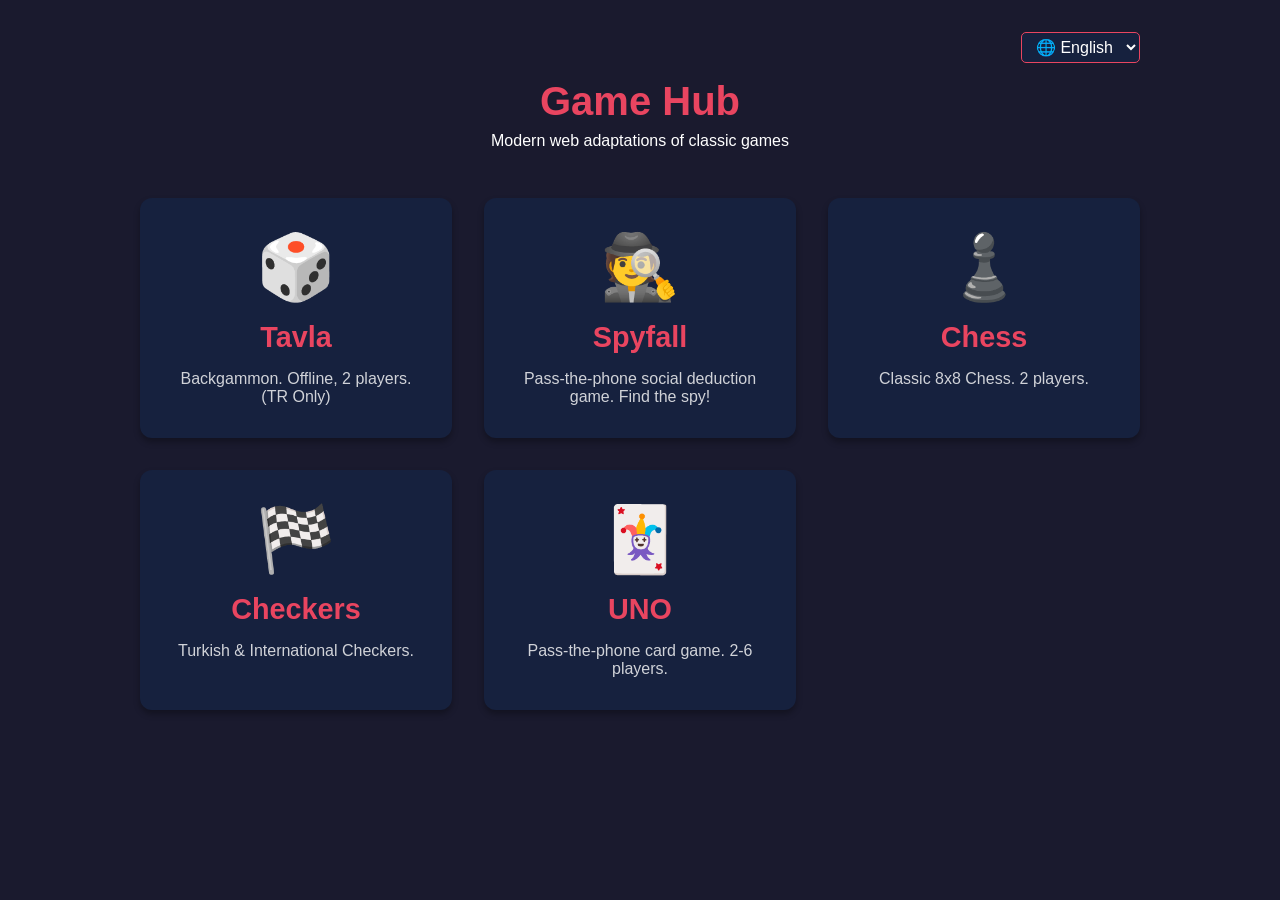
==== index.html @ 2f33ce45 "Add multiple games (Chess, Dama, Spyfall, Uno) Adds four new mini-game apps and related assets to th" ====
<!DOCTYPE html>
<html lang="en">
<head>
    <meta charset="UTF-8">
    <meta name="viewport" content="width=device-width, initial-scale=1.0, maximum-scale=1.0, user-scalable=no">
    <title>Game Hub | Çağan Çalıdağ</title>
    <link rel="manifest" href="/manifest.json">
    <link rel="apple-touch-icon" href="/apple-touch-icon.png">
    <link rel="icon" type="image/png" href="/favicon.png">
    <meta name="apple-mobile-web-app-capable" content="yes">
    <meta name="mobile-web-app-capable" content="yes">
    <meta name="apple-mobile-web-app-status-bar-style" content="black-translucent">
    <style>
        :root { --bg-color: #1a1a2e; --card-bg: #16213e; --text-color: #e94560; --text-light: #fff; }
        * { box-sizing: border-box; margin: 0; padding: 0; font-family: 'Segoe UI', Tahoma, sans-serif; }
        body { background-color: var(--bg-color); color: var(--text-light); min-height: 100dvh; display: flex; flex-direction: column; align-items: center; padding: 2rem; }
        .top-bar { width: 100%; max-width: 1000px; display: flex; justify-content: flex-end; margin-bottom: 1rem; }
        select { padding: 5px 10px; border-radius: 5px; background: var(--card-bg); color: #fff; border: 1px solid var(--text-color); font-size: 1rem; outline: none; }
        header { text-align: center; margin-bottom: 3rem; }
        header h1 { font-size: 2.5rem; color: var(--text-color); margin-bottom: 0.5rem; }
        .grid-container { display: grid; grid-template-columns: repeat(auto-fit, minmax(250px, 1fr)); gap: 2rem; width: 100%; max-width: 1000px; }
        .game-card { background-color: var(--card-bg); border-radius: 12px; padding: 2rem; text-align: center; text-decoration: none; color: inherit; transition: transform 0.3s; box-shadow: 0 4px 6px rgba(0,0,0,0.3); }
        .game-card:hover { transform: translateY(-5px); box-shadow: 0 8px 15px rgba(233, 69, 96, 0.4); }
        .game-card h2 { font-size: 1.8rem; margin-bottom: 1rem; color: var(--text-color); }
        .game-card p { font-size: 1rem; opacity: 0.8; }
        .game-icon { font-size: 4rem; margin-bottom: 1rem; }
    </style>
</head>
<body>
    <div class="top-bar">
        <select id="langPicker">
            <option value="en">🌐 English</option>
            <option value="tr">🌐 Türkçe</option>
        </select>
    </div>
    <header>
        <h1 id="hubTitle">Game Hub</h1>
        <p id="hubSubtitle">Modern web adaptations of classic games</p>
    </header>
    <div class="grid-container">
        <a href="tavla/index.html" class="game-card">
            <div class="game-icon">🎲</div><h2>Tavla</h2><p id="descTavla">Backgammon. Offline, 2 players. (TR Only)</p>
        </a>
        <a href="casus-kim/index.html" class="game-card">
            <div class="game-icon">🕵️</div><h2 id="titleSpy">Casus Kim?</h2><p id="descSpy">Pass-the-phone social deduction game.</p>
        </a>
        <a href="chess/index.html" class="game-card">
            <div class="game-icon">♟️</div><h2 id="titleChess">Chess</h2><p id="descChess">Classic 8x8 Chess. 2 players.</p>
        </a>
        <a href="dama/index.html" class="game-card">
            <div class="game-icon">🏁</div><h2 id="titleDama">Checkers</h2><p id="descDama">Turkish & International Checkers.</p>
        </a>
        <a href="uno/index.html" class="game-card">
            <div class="game-icon">🃏</div><h2 id="titleUno">UNO</h2><p id="descUno">Pass-the-phone card game. 2-6 players.</p>
        </a>
    </div>

    <script>
        const dict = {
            en: { hubTitle: "Game Hub", hubSubtitle: "Modern web adaptations of classic games", descTavla: "Backgammon. Offline, 2 players. (TR Only)", titleSpy: "Spyfall", descSpy: "Pass-the-phone social deduction game. Find the spy!", titleChess: "Chess", descChess: "Classic 8x8 Chess. 2 players.", titleDama: "Checkers", descDama: "Turkish & International Checkers.", titleUno: "UNO", descUno: "Pass-the-phone card game. 2-6 players." },
            tr: { hubTitle: "Oyun Merkezi", hubSubtitle: "Klasik oyunların modern web uyarlamaları", descTavla: "Erkek ve Kız Tavlası. Çevrimdışı, 2 kişilik.", titleSpy: "Casus Kim?", descSpy: "Cihazı elden ele gezdirerek oynanan sosyal çıkarım oyunu.", titleChess: "Satranç", descChess: "Klasik 8x8 Satranç. 2 kişilik.", titleDama: "Dama", descDama: "Türk Daması ve Uluslararası Dama.", titleUno: "UNO", descUno: "Cihazı devrederek oynanan kart oyunu. 2-6 oyuncu." }
        };
        const langPicker = document.getElementById('langPicker');
        function setLang(lang) {
            document.documentElement.lang = lang;
            Object.keys(dict[lang]).forEach(k => { const el = document.getElementById(k); if(el) el.innerText = dict[lang][k]; });
            localStorage.setItem('hubLang', lang);
        }
        langPicker.addEventListener('change', (e) => setLang(e.target.value));
        const savedLang = localStorage.getItem('hubLang') || 'en';
        langPicker.value = savedLang;
        setLang(savedLang);
    </script>
</body>
</html>
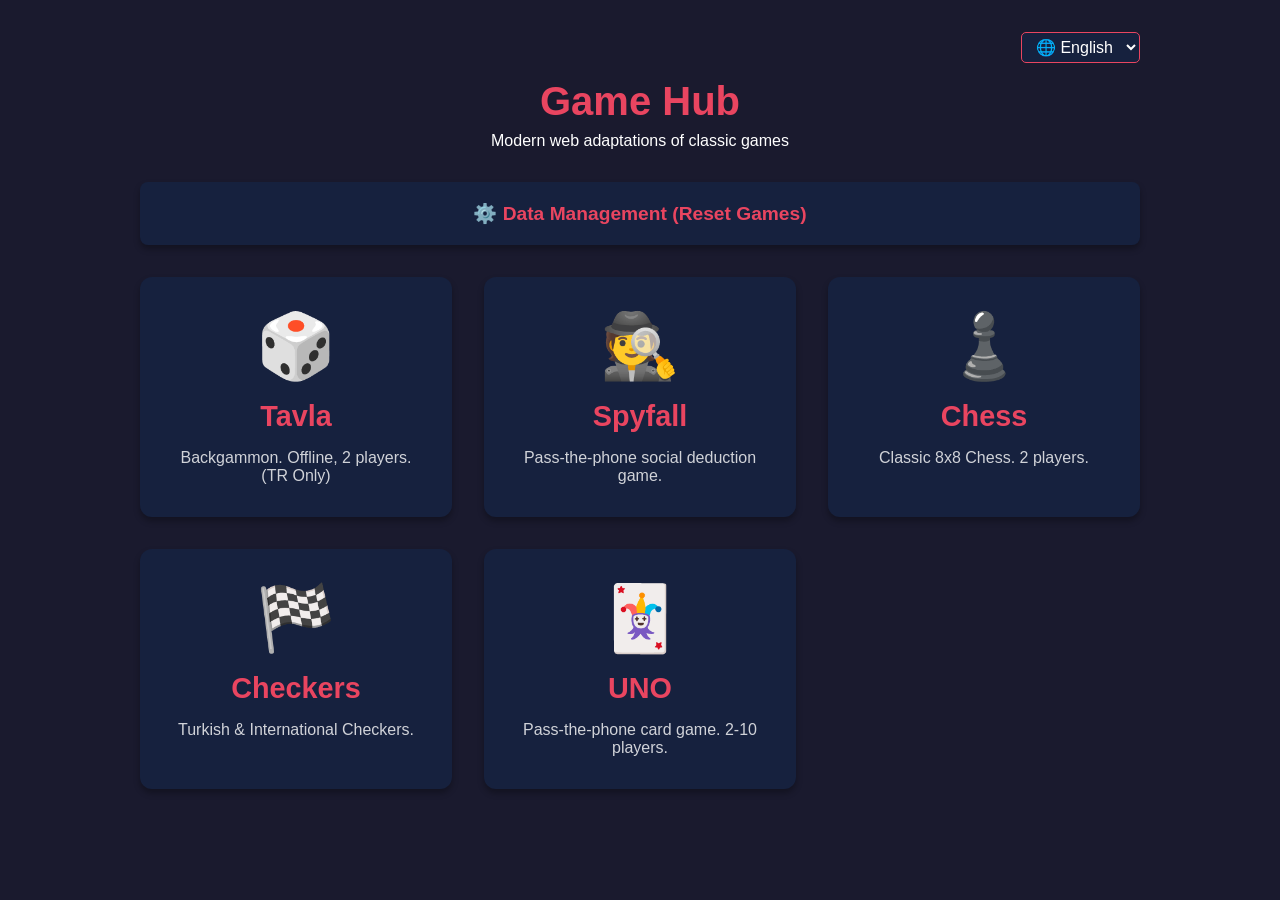
==== commit 33eb18c0: "Add Data Manager, i18n, and UNO UI fixes Add a Data Management panel to the main hub to reset or del" ====
--- a/index.html
+++ b/index.html
@@ -8,19 +8,28 @@
     <link rel="apple-touch-icon" href="/apple-touch-icon.png">
     <link rel="icon" type="image/png" href="/favicon.png">
     <meta name="apple-mobile-web-app-capable" content="yes">
-    <meta name="mobile-web-app-capable" content="yes">
     <meta name="apple-mobile-web-app-status-bar-style" content="black-translucent">
     <style>
         :root { --bg-color: #1a1a2e; --card-bg: #16213e; --text-color: #e94560; --text-light: #fff; }
         * { box-sizing: border-box; margin: 0; padding: 0; font-family: 'Segoe UI', Tahoma, sans-serif; }
-        body { background-color: var(--bg-color); color: var(--text-light); min-height: 100dvh; display: flex; flex-direction: column; align-items: center; padding: 2rem; }
+        body { background-color: var(--bg-color); color: var(--text-light); min-height: 100dvh; display: flex; flex-direction: column; align-items: center; padding: 2rem 1rem; overflow-x: hidden;}
         .top-bar { width: 100%; max-width: 1000px; display: flex; justify-content: flex-end; margin-bottom: 1rem; }
         select { padding: 5px 10px; border-radius: 5px; background: var(--card-bg); color: #fff; border: 1px solid var(--text-color); font-size: 1rem; outline: none; }
-        header { text-align: center; margin-bottom: 3rem; }
+        header { text-align: center; margin-bottom: 2rem; }
         header h1 { font-size: 2.5rem; color: var(--text-color); margin-bottom: 0.5rem; }
+        
+        /* Data Manager Styles */
+        .data-manager { width: 100%; max-width: 1000px; background: var(--card-bg); border-radius: 8px; margin-bottom: 2rem; padding: 10px; box-shadow: 0 4px 6px rgba(0,0,0,0.3); }
+        .data-manager summary { font-size: 1.2rem; font-weight: bold; cursor: pointer; padding: 10px; outline: none; text-align: center; color: var(--text-color); list-style: none;}
+        .data-manager summary::-webkit-details-marker { display: none; }
+        .db-buttons { display: flex; flex-wrap: wrap; gap: 10px; margin-top: 15px; }
+        .db-btn { flex: 1 1 180px; padding: 12px; border: none; border-radius: 5px; cursor: pointer; font-weight: bold; background: #34495e; color: #fff; transition: 0.2s;}
+        .db-btn:active { transform: scale(0.95); }
+        .db-btn.danger-all { flex: 1 1 100%; background: #e53935; font-size: 1.2rem; padding: 15px; margin-top: 10px;}
+        
         .grid-container { display: grid; grid-template-columns: repeat(auto-fit, minmax(250px, 1fr)); gap: 2rem; width: 100%; max-width: 1000px; }
         .game-card { background-color: var(--card-bg); border-radius: 12px; padding: 2rem; text-align: center; text-decoration: none; color: inherit; transition: transform 0.3s; box-shadow: 0 4px 6px rgba(0,0,0,0.3); }
-        .game-card:hover { transform: translateY(-5px); box-shadow: 0 8px 15px rgba(233, 69, 96, 0.4); }
+        .game-card:active { transform: scale(0.95); }
         .game-card h2 { font-size: 1.8rem; margin-bottom: 1rem; color: var(--text-color); }
         .game-card p { font-size: 1rem; opacity: 0.8; }
         .game-icon { font-size: 4rem; margin-bottom: 1rem; }
@@ -37,6 +46,19 @@
         <h1 id="hubTitle">Game Hub</h1>
         <p id="hubSubtitle">Modern web adaptations of classic games</p>
     </header>
+
+    <details class="data-manager">
+        <summary id="ui-data-manager">⚙️ Data Management (Reset Games)</summary>
+        <div class="db-buttons">
+            <button class="db-btn" onclick="clearDB('tavlaGameDB')" id="btn-del-tavla">Reset Tavla</button>
+            <button class="db-btn" onclick="clearDB('casusKimGameDB')" id="btn-del-spy">Reset Casus Kim?</button>
+            <button class="db-btn" onclick="clearDB('chessGameDB')" id="btn-del-chess">Reset Chess</button>
+            <button class="db-btn" onclick="clearDB('damaGameDB')" id="btn-del-dama">Reset Checkers</button>
+            <button class="db-btn" onclick="clearDB('unoGameDB')" id="btn-del-uno">Reset UNO</button>
+            <button class="db-btn danger-all" onclick="clearAllDBs()" id="btn-del-all">DELETE ALL GAME DATA</button>
+        </div>
+    </details>
+
     <div class="grid-container">
         <a href="tavla/index.html" class="game-card">
             <div class="game-icon">🎲</div><h2>Tavla</h2><p id="descTavla">Backgammon. Offline, 2 players. (TR Only)</p>
@@ -51,25 +73,64 @@
             <div class="game-icon">🏁</div><h2 id="titleDama">Checkers</h2><p id="descDama">Turkish & International Checkers.</p>
         </a>
         <a href="uno/index.html" class="game-card">
-            <div class="game-icon">🃏</div><h2 id="titleUno">UNO</h2><p id="descUno">Pass-the-phone card game. 2-6 players.</p>
+            <div class="game-icon">🃏</div><h2 id="titleUno">UNO</h2><p id="descUno">Pass-the-phone card game. 2-10 players.</p>
         </a>
     </div>
 
     <script>
         const dict = {
-            en: { hubTitle: "Game Hub", hubSubtitle: "Modern web adaptations of classic games", descTavla: "Backgammon. Offline, 2 players. (TR Only)", titleSpy: "Spyfall", descSpy: "Pass-the-phone social deduction game. Find the spy!", titleChess: "Chess", descChess: "Classic 8x8 Chess. 2 players.", titleDama: "Checkers", descDama: "Turkish & International Checkers.", titleUno: "UNO", descUno: "Pass-the-phone card game. 2-6 players." },
-            tr: { hubTitle: "Oyun Merkezi", hubSubtitle: "Klasik oyunların modern web uyarlamaları", descTavla: "Erkek ve Kız Tavlası. Çevrimdışı, 2 kişilik.", titleSpy: "Casus Kim?", descSpy: "Cihazı elden ele gezdirerek oynanan sosyal çıkarım oyunu.", titleChess: "Satranç", descChess: "Klasik 8x8 Satranç. 2 kişilik.", titleDama: "Dama", descDama: "Türk Daması ve Uluslararası Dama.", titleUno: "UNO", descUno: "Cihazı devrederek oynanan kart oyunu. 2-6 oyuncu." }
+            en: { 
+                hubTitle: "Game Hub", hubSubtitle: "Modern web adaptations of classic games", 
+                descTavla: "Backgammon. Offline, 2 players. (TR Only)", titleSpy: "Spyfall", descSpy: "Pass-the-phone social deduction game.", 
+                titleChess: "Chess", descChess: "Classic 8x8 Chess. 2 players.", titleDama: "Checkers", descDama: "Turkish & International Checkers.", 
+                titleUno: "UNO", descUno: "Pass-the-phone card game. 2-10 players.",
+                dataManager: "⚙️ Data Management (Reset Games)", delTavla: "Reset Tavla", delSpy: "Reset Casus Kim?", 
+                delChess: "Reset Chess", delDama: "Reset Checkers", delUno: "Reset UNO", delAll: "DELETE ALL GAME DATA", alertDeleted: "Data successfully deleted!"
+            },
+            tr: { 
+                hubTitle: "Oyun Merkezi", hubSubtitle: "Klasik oyunların modern web uyarlamaları", 
+                descTavla: "Erkek ve Kız Tavlası. Çevrimdışı, 2 kişilik.", titleSpy: "Casus Kim?", descSpy: "Cihazı elden ele gezdirerek oynanan sosyal çıkarım oyunu.", 
+                titleChess: "Satranç", descChess: "Klasik 8x8 Satranç. 2 kişilik.", titleDama: "Dama", descDama: "Türk Daması ve Uluslararası Dama.", 
+                titleUno: "UNO", descUno: "Cihazı devrederek oynanan kart oyunu. 2-10 oyuncu.",
+                dataManager: "⚙️ Veri Yönetimi (Oyunları Sıfırla)", delTavla: "Tavla Sıfırla", delSpy: "Casus Kim? Sıfırla", 
+                delChess: "Satranç Sıfırla", delDama: "Dama Sıfırla", delUno: "UNO Sıfırla", delAll: "TÜM OYUN VERİLERİNİ SİL", alertDeleted: "Veriler başarıyla silindi!"
+            }
         };
         const langPicker = document.getElementById('langPicker');
+        let currentLang = 'en';
+
         function setLang(lang) {
+            currentLang = lang;
             document.documentElement.lang = lang;
-            Object.keys(dict[lang]).forEach(k => { const el = document.getElementById(k); if(el) el.innerText = dict[lang][k]; });
+            Object.keys(dict[lang]).forEach(k => { 
+                const el = document.getElementById(k === 'dataManager' ? 'ui-data-manager' : (k.startsWith('del') && k !== 'delAll' && k !== 'alertDeleted' ? 'btn-' + k.replace(/([A-Z])/g, "-$1").toLowerCase() : (k === 'delAll' ? 'btn-del-all' : k)));
+                if(el) el.innerText = dict[lang][k]; 
+            });
             localStorage.setItem('hubLang', lang);
         }
+
         langPicker.addEventListener('change', (e) => setLang(e.target.value));
         const savedLang = localStorage.getItem('hubLang') || 'en';
         langPicker.value = savedLang;
         setLang(savedLang);
+
+        function clearDB(dbName) {
+            if(confirm(currentLang === 'en' ? "Are you sure?" : "Emin misiniz?")) {
+                indexedDB.deleteDatabase(dbName);
+                alert(dict[currentLang].alertDeleted);
+            }
+        }
+
+        function clearAllDBs() {
+            if(confirm(currentLang === 'en' ? "Delete ALL game data? This cannot be undone." : "TÜM oyun verileri silinsin mi? Bu işlem geri alınamaz.")) {
+                indexedDB.deleteDatabase('tavlaGameDB');
+                indexedDB.deleteDatabase('casusKimGameDB');
+                indexedDB.deleteDatabase('chessGameDB');
+                indexedDB.deleteDatabase('damaGameDB');
+                indexedDB.deleteDatabase('unoGameDB');
+                alert(dict[currentLang].alertDeleted);
+            }
+        }
     </script>
 </body>
 </html>
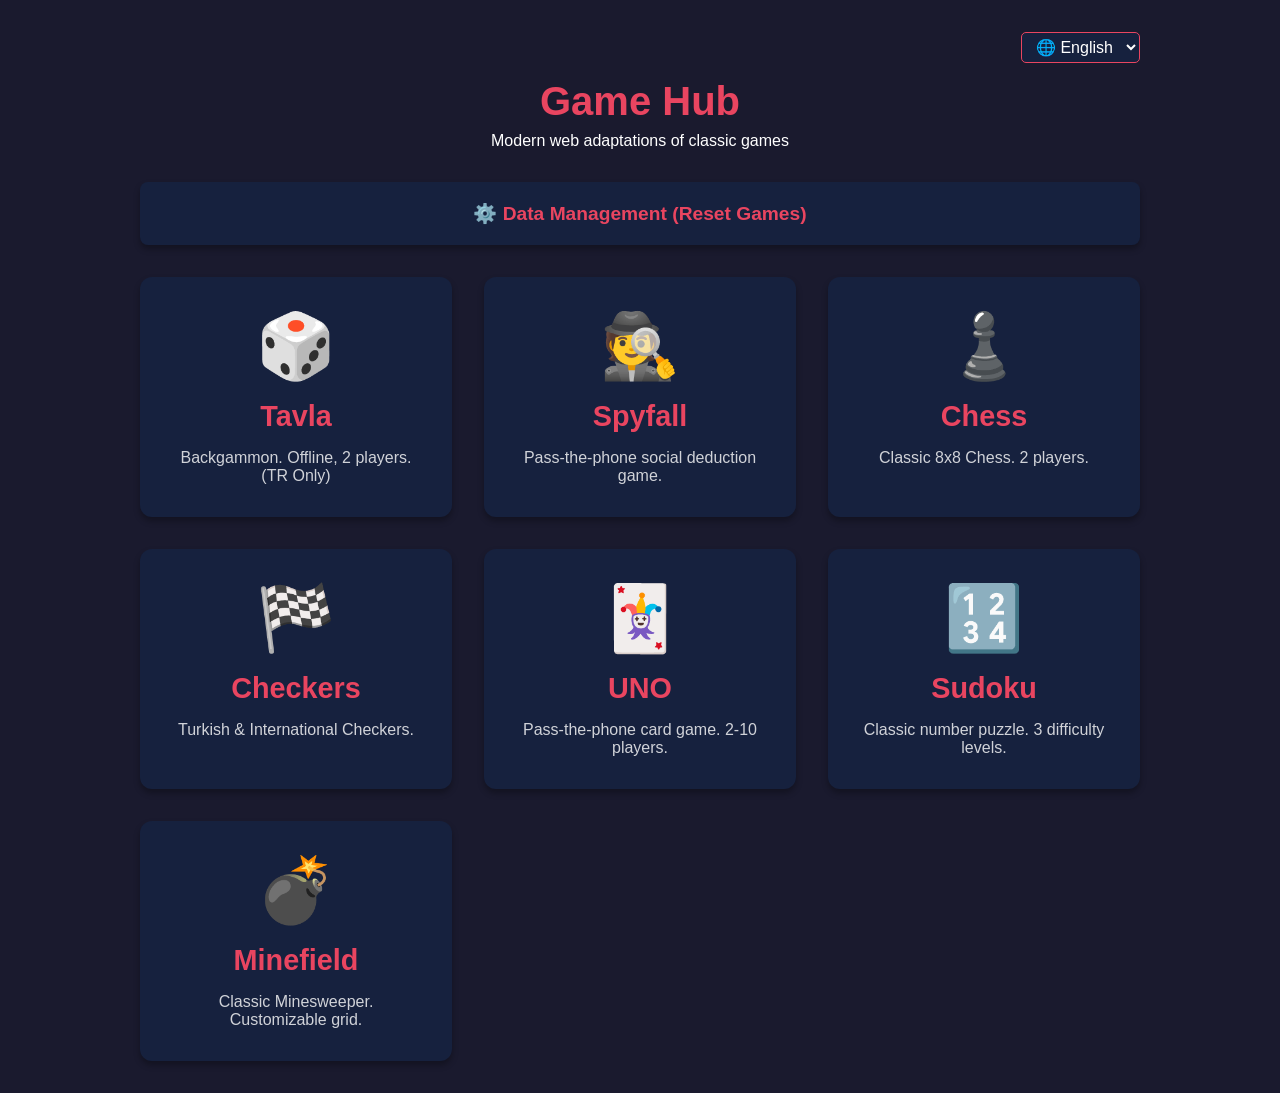
==== commit a3a4aea2: "Add Minefield + responsive UI and i18n tweaks Add a new Minefield game (index.html, script.js, style" ====
--- a/index.html
+++ b/index.html
@@ -55,6 +55,8 @@
             <button class="db-btn" onclick="clearDB('chessGameDB')" id="btn-del-chess">Reset Chess</button>
             <button class="db-btn" onclick="clearDB('damaGameDB')" id="btn-del-dama">Reset Checkers</button>
             <button class="db-btn" onclick="clearDB('unoGameDB')" id="btn-del-uno">Reset UNO</button>
+            <button class="db-btn" onclick="clearDB('sudokuGameDB')" id="btn-del-sudoku">Reset Sudoku</button>
+            <button class="db-btn" onclick="clearDB('minefieldGameDB')" id="btn-del-minefield">Reset Minefield</button>
             <button class="db-btn danger-all" onclick="clearAllDBs()" id="btn-del-all">DELETE ALL GAME DATA</button>
         </div>
     </details>
@@ -74,6 +76,12 @@
         </a>
         <a href="uno/index.html" class="game-card">
             <div class="game-icon">🃏</div><h2 id="titleUno">UNO</h2><p id="descUno">Pass-the-phone card game. 2-10 players.</p>
+        </a>
+        <a href="sudoku/index.html" class="game-card">
+            <div class="game-icon">🔢</div><h2 id="titleSudoku">Sudoku</h2><p id="descSudoku">Classic number puzzle. 3 difficulty levels.</p>
+        </a>
+        <a href="minefield/index.html" class="game-card">
+            <div class="game-icon">💣</div><h2 id="titleMinefield">Minefield</h2><p id="descMinefield">Classic Minesweeper. Customizable grid.</p>
         </a>
     </div>
 
@@ -84,27 +92,56 @@
                 descTavla: "Backgammon. Offline, 2 players. (TR Only)", titleSpy: "Spyfall", descSpy: "Pass-the-phone social deduction game.", 
                 titleChess: "Chess", descChess: "Classic 8x8 Chess. 2 players.", titleDama: "Checkers", descDama: "Turkish & International Checkers.", 
                 titleUno: "UNO", descUno: "Pass-the-phone card game. 2-10 players.",
-                dataManager: "⚙️ Data Management (Reset Games)", delTavla: "Reset Tavla", delSpy: "Reset Casus Kim?", 
-                delChess: "Reset Chess", delDama: "Reset Checkers", delUno: "Reset UNO", delAll: "DELETE ALL GAME DATA", alertDeleted: "Data successfully deleted!"
+                titleSudoku: "Sudoku", descSudoku: "Classic number puzzle. 3 difficulty levels.",
+                titleMinefield: "Minefield", descMinefield: "Classic Minesweeper. Customizable grid.",
+                dataManager: "⚙️ Data Management (Reset Games)", delTavla: "Reset Tavla", delSpy: "Reset Casus Kim?",
+                delChess: "Reset Chess", delDama: "Reset Checkers", delUno: "Reset UNO",
+                delSudoku: "Reset Sudoku", delMinefield: "Reset Minefield",
+                delAll: "DELETE ALL GAME DATA", alertDeleted: "Data successfully deleted!",
+                errBlocked: "Deletion Blocked! Please close any open game tabs (or force close the app) and try again.",
+                errBlockedSome: "Some deletions were blocked! Please close any open game tabs and try again."
             },
             tr: { 
                 hubTitle: "Oyun Merkezi", hubSubtitle: "Klasik oyunların modern web uyarlamaları", 
                 descTavla: "Erkek ve Kız Tavlası. Çevrimdışı, 2 kişilik.", titleSpy: "Casus Kim?", descSpy: "Cihazı elden ele gezdirerek oynanan sosyal çıkarım oyunu.", 
                 titleChess: "Satranç", descChess: "Klasik 8x8 Satranç. 2 kişilik.", titleDama: "Dama", descDama: "Türk Daması ve Uluslararası Dama.", 
                 titleUno: "UNO", descUno: "Cihazı devrederek oynanan kart oyunu. 2-10 oyuncu.",
-                dataManager: "⚙️ Veri Yönetimi (Oyunları Sıfırla)", delTavla: "Tavla Sıfırla", delSpy: "Casus Kim? Sıfırla", 
-                delChess: "Satranç Sıfırla", delDama: "Dama Sıfırla", delUno: "UNO Sıfırla", delAll: "TÜM OYUN VERİLERİNİ SİL", alertDeleted: "Veriler başarıyla silindi!"
+                titleSudoku: "Sudoku", descSudoku: "Klasik sayı bulmacası. 3 zorluk seviyesi.",
+                titleMinefield: "Mayın Tarlası", descMinefield: "Klasik Mayın Tarlası. Özelleştirilebilir ızgara.",
+                dataManager: "⚙️ Veri Yönetimi (Oyunları Sıfırla)", delTavla: "Tavla Sıfırla", delSpy: "Casus Kim? Sıfırla",
+                delChess: "Satranç Sıfırla", delDama: "Dama Sıfırla", delUno: "UNO Sıfırla",
+                delSudoku: "Sudoku Sıfırla", delMinefield: "Mayın Tarlası Sıfırla",
+                delAll: "TÜM OYUN VERİLERİNİ SİL", alertDeleted: "Veriler başarıyla silindi!",
+                errBlocked: "İşlem engellendi! Lütfen arka planda veya başka sekmede açık olan oyunu kapatıp tekrar deneyin.",
+                errBlockedSome: "Bazı silme işlemleri engellendi! Lütfen açık olan oyun sekmelerini kapatıp tekrar deneyin."
             }
         };
         const langPicker = document.getElementById('langPicker');
         let currentLang = 'en';
 
+        const keyToId = {
+            hubTitle: 'hubTitle', hubSubtitle: 'hubSubtitle',
+            descTavla: 'descTavla', titleSpy: 'titleSpy', descSpy: 'descSpy',
+            titleChess: 'titleChess', descChess: 'descChess',
+            titleDama: 'titleDama', descDama: 'descDama',
+            titleUno: 'titleUno', descUno: 'descUno',
+            titleSudoku: 'titleSudoku', descSudoku: 'descSudoku',
+            titleMinefield: 'titleMinefield', descMinefield: 'descMinefield',
+            dataManager: 'ui-data-manager',
+            delTavla: 'btn-del-tavla', delSpy: 'btn-del-spy',
+            delChess: 'btn-del-chess', delDama: 'btn-del-dama', delUno: 'btn-del-uno',
+            delSudoku: 'btn-del-sudoku', delMinefield: 'btn-del-minefield',
+            delAll: 'btn-del-all'
+        };
+
         function setLang(lang) {
             currentLang = lang;
             document.documentElement.lang = lang;
-            Object.keys(dict[lang]).forEach(k => { 
-                const el = document.getElementById(k === 'dataManager' ? 'ui-data-manager' : (k.startsWith('del') && k !== 'delAll' && k !== 'alertDeleted' ? 'btn-' + k.replace(/([A-Z])/g, "-$1").toLowerCase() : (k === 'delAll' ? 'btn-del-all' : k)));
-                if(el) el.innerText = dict[lang][k]; 
+            Object.keys(dict[lang]).forEach(k => {
+                const id = keyToId[k];
+                if (!id) return;
+                const el = document.getElementById(id);
+                if (el) el.innerText = dict[lang][k];
             });
             localStorage.setItem('hubLang', lang);
         }
@@ -114,23 +151,52 @@
         langPicker.value = savedLang;
         setLang(savedLang);
 
-        function clearDB(dbName) {
+        // A robust async deleter that properly listens to IndexedDB events
+        function deleteDatabasePromise(dbName) {
+            return new Promise((resolve) => {
+                const req = indexedDB.deleteDatabase(dbName);
+                req.onsuccess = () => resolve({ blocked: false });
+                req.onerror = () => resolve({ blocked: false });
+                // If a game is still open in another tab, this triggers immediately to protect the data
+                req.onblocked = () => resolve({ blocked: true });
+            });
+        }
+
+        async function clearDB(dbName) {
             if(confirm(currentLang === 'en' ? "Are you sure?" : "Emin misiniz?")) {
-                indexedDB.deleteDatabase(dbName);
-                alert(dict[currentLang].alertDeleted);
+                const result = await deleteDatabasePromise(dbName);
+                if (result.blocked) {
+                    alert(dict[currentLang].errBlocked);
+                } else {
+                    alert(dict[currentLang].alertDeleted);
+                }
             }
         }
 
-        function clearAllDBs() {
+        async function clearAllDBs() {
             if(confirm(currentLang === 'en' ? "Delete ALL game data? This cannot be undone." : "TÜM oyun verileri silinsin mi? Bu işlem geri alınamaz.")) {
-                indexedDB.deleteDatabase('tavlaGameDB');
-                indexedDB.deleteDatabase('casusKimGameDB');
-                indexedDB.deleteDatabase('chessGameDB');
-                indexedDB.deleteDatabase('damaGameDB');
-                indexedDB.deleteDatabase('unoGameDB');
-                alert(dict[currentLang].alertDeleted);
+                
+                // Wait for all delete requests to resolve or be blocked
+                const results = await Promise.all([
+                    deleteDatabasePromise('tavlaGameDB'),
+                    deleteDatabasePromise('casusKimGameDB'),
+                    deleteDatabasePromise('chessGameDB'),
+                    deleteDatabasePromise('damaGameDB'),
+                    deleteDatabasePromise('unoGameDB'),
+                    deleteDatabasePromise('sudokuGameDB'),
+                    deleteDatabasePromise('minefieldGameDB')
+                ]);
+
+                const anyBlocked = results.some(res => res.blocked);
+                
+                if (anyBlocked) {
+                    alert(dict[currentLang].errBlockedSome);
+                } else {
+                    alert(dict[currentLang].alertDeleted);
+                }
             }
         }
     </script>
+    <script src="/sw-register.js"></script>
 </body>
 </html>
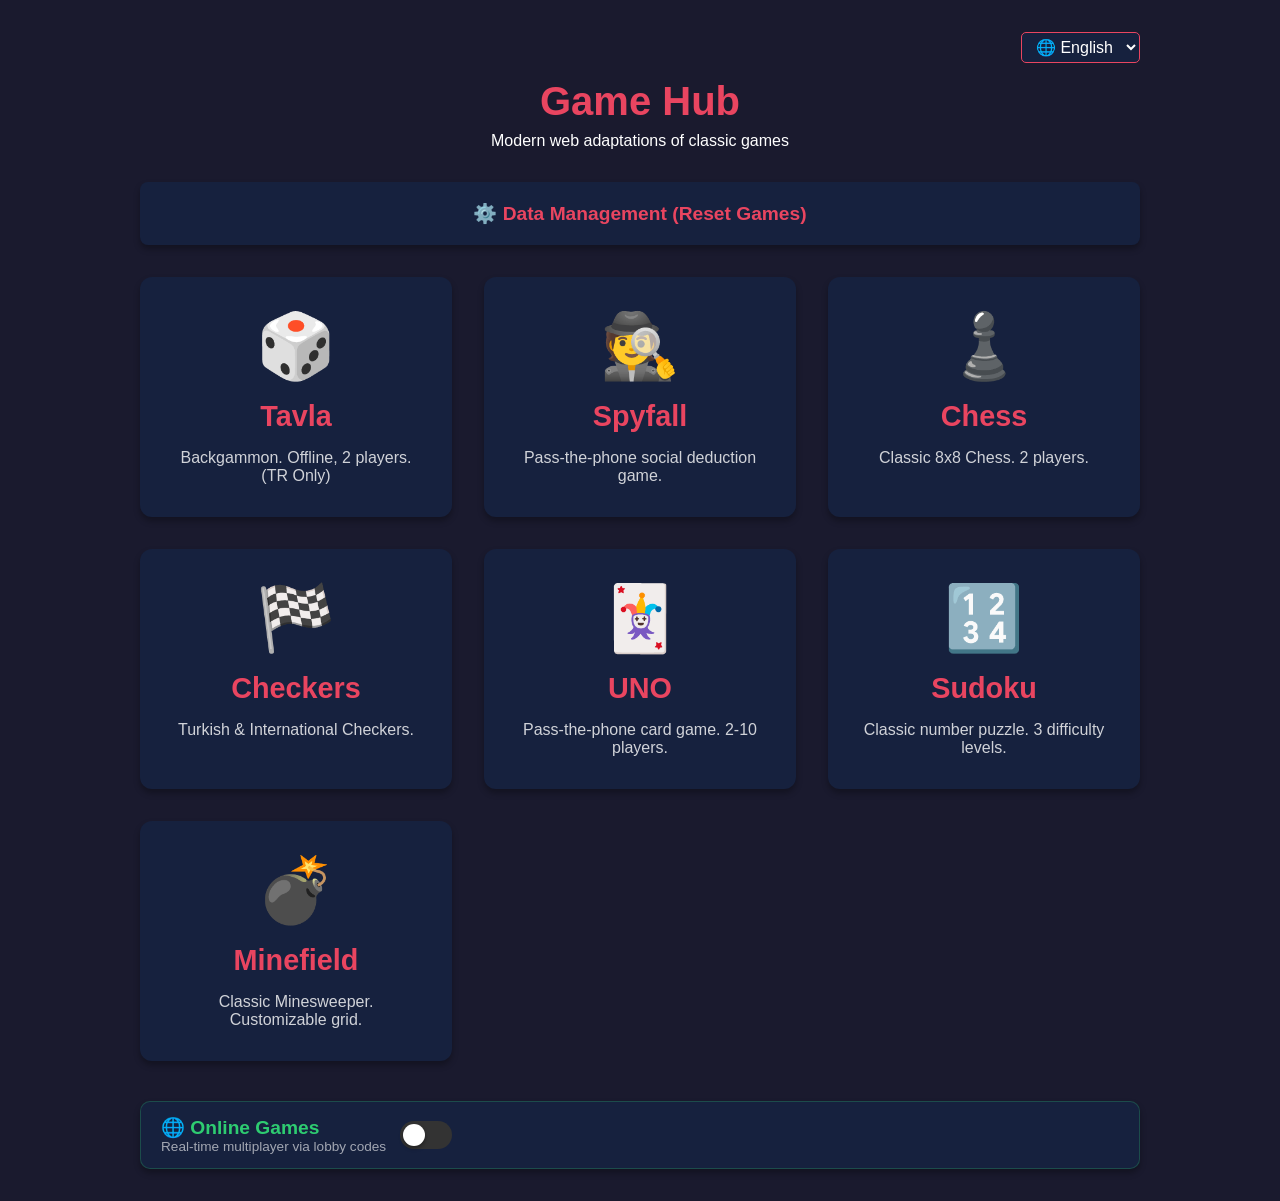
==== commit 061c2e8e: "Add online games (Poker & Tavla) and hub UI Introduce an Online Games section to the main hub with s" ====
--- a/index.html
+++ b/index.html
@@ -10,14 +10,14 @@
     <meta name="apple-mobile-web-app-capable" content="yes">
     <meta name="apple-mobile-web-app-status-bar-style" content="black-translucent">
     <style>
-        :root { --bg-color: #1a1a2e; --card-bg: #16213e; --text-color: #e94560; --text-light: #fff; }
+        :root { --bg-color: #1a1a2e; --card-bg: #16213e; --text-color: #e94560; --text-light: #fff; --online-accent: #2ecc71; }
         * { box-sizing: border-box; margin: 0; padding: 0; font-family: 'Segoe UI', Tahoma, sans-serif; }
         body { background-color: var(--bg-color); color: var(--text-light); min-height: 100dvh; display: flex; flex-direction: column; align-items: center; padding: 2rem 1rem; overflow-x: hidden;}
         .top-bar { width: 100%; max-width: 1000px; display: flex; justify-content: flex-end; margin-bottom: 1rem; }
         select { padding: 5px 10px; border-radius: 5px; background: var(--card-bg); color: #fff; border: 1px solid var(--text-color); font-size: 1rem; outline: none; }
         header { text-align: center; margin-bottom: 2rem; }
         header h1 { font-size: 2.5rem; color: var(--text-color); margin-bottom: 0.5rem; }
-        
+
         /* Data Manager Styles */
         .data-manager { width: 100%; max-width: 1000px; background: var(--card-bg); border-radius: 8px; margin-bottom: 2rem; padding: 10px; box-shadow: 0 4px 6px rgba(0,0,0,0.3); }
         .data-manager summary { font-size: 1.2rem; font-weight: bold; cursor: pointer; padding: 10px; outline: none; text-align: center; color: var(--text-color); list-style: none;}
@@ -26,13 +26,55 @@
         .db-btn { flex: 1 1 180px; padding: 12px; border: none; border-radius: 5px; cursor: pointer; font-weight: bold; background: #34495e; color: #fff; transition: 0.2s;}
         .db-btn:active { transform: scale(0.95); }
         .db-btn.danger-all { flex: 1 1 100%; background: #e53935; font-size: 1.2rem; padding: 15px; margin-top: 10px;}
-        
+
         .grid-container { display: grid; grid-template-columns: repeat(auto-fit, minmax(250px, 1fr)); gap: 2rem; width: 100%; max-width: 1000px; }
         .game-card { background-color: var(--card-bg); border-radius: 12px; padding: 2rem; text-align: center; text-decoration: none; color: inherit; transition: transform 0.3s; box-shadow: 0 4px 6px rgba(0,0,0,0.3); }
         .game-card:active { transform: scale(0.95); }
         .game-card h2 { font-size: 1.8rem; margin-bottom: 1rem; color: var(--text-color); }
         .game-card p { font-size: 1rem; opacity: 0.8; }
         .game-icon { font-size: 4rem; margin-bottom: 1rem; }
+
+        /* Online Games Section */
+        .online-section { width: 100%; max-width: 1000px; margin-top: 2.5rem; }
+        .online-toggle-bar {
+            display: flex; align-items: center; gap: 14px;
+            background: var(--card-bg); border-radius: 10px;
+            padding: 14px 20px; cursor: pointer;
+            border: 1px solid rgba(46,204,113,0.25);
+            box-shadow: 0 4px 6px rgba(0,0,0,0.3);
+            transition: border-color 0.2s;
+            user-select: none;
+        }
+        .online-toggle-bar:hover { border-color: rgba(46,204,113,0.5); }
+        .online-toggle-label { flex: 1; font-size: 1.2rem; font-weight: bold; color: var(--online-accent); }
+        .online-toggle-sub { font-size: 0.85rem; opacity: 0.6; }
+        .toggle-switch {
+            width: 52px; height: 28px; border-radius: 14px;
+            background: #333; position: relative; flex-shrink: 0;
+            transition: background 0.25s;
+        }
+        .toggle-switch.on { background: var(--online-accent); }
+        .toggle-knob {
+            position: absolute; top: 3px; left: 3px;
+            width: 22px; height: 22px; border-radius: 50%;
+            background: #fff; transition: left 0.25s;
+            box-shadow: 0 2px 4px rgba(0,0,0,0.4);
+        }
+        .toggle-switch.on .toggle-knob { left: 27px; }
+        .online-grid {
+            display: none; grid-template-columns: repeat(auto-fit, minmax(250px, 1fr));
+            gap: 2rem; margin-top: 1.5rem;
+        }
+        .online-grid.visible { display: grid; }
+        .game-card.online-card { border: 1px solid rgba(46,204,113,0.2); }
+        .game-card.online-card:hover { border-color: rgba(46,204,113,0.5); }
+        .online-badge-pill {
+            display: inline-block; background: rgba(46,204,113,0.15);
+            color: var(--online-accent); border: 1px solid rgba(46,204,113,0.3);
+            font-size: 0.7rem; font-weight: bold; padding: 3px 8px;
+            border-radius: 10px; margin-bottom: 8px; text-transform: uppercase;
+            letter-spacing: 0.05em;
+        }
     </style>
 </head>
 <body>
@@ -57,6 +99,7 @@
             <button class="db-btn" onclick="clearDB('unoGameDB')" id="btn-del-uno">Reset UNO</button>
             <button class="db-btn" onclick="clearDB('sudokuGameDB')" id="btn-del-sudoku">Reset Sudoku</button>
             <button class="db-btn" onclick="clearDB('minefieldGameDB')" id="btn-del-minefield">Reset Minefield</button>
+            <button class="db-btn" onclick="clearDB('pokerGameDB')" id="btn-del-poker">Reset Poker</button>
             <button class="db-btn danger-all" onclick="clearAllDBs()" id="btn-del-all">DELETE ALL GAME DATA</button>
         </div>
     </details>
@@ -85,35 +128,68 @@
         </a>
     </div>
 
+    <!-- Online Games Section -->
+    <div class="online-section">
+        <div class="online-toggle-bar" onclick="toggleOnlineGames()" id="onlineToggleBar">
+            <div>
+                <div class="online-toggle-label" id="onlineToggleLabel">🌐 Online Games</div>
+                <div class="online-toggle-sub" id="onlineToggleSub">Real-time multiplayer via lobby codes</div>
+            </div>
+            <div class="toggle-switch" id="onlineToggleSwitch">
+                <div class="toggle-knob"></div>
+            </div>
+        </div>
+        <div class="online-grid" id="onlineGrid">
+            <a href="online/tavla/index.html" class="game-card online-card">
+                <div class="online-badge-pill" id="onlineBadgeTavla">Online</div>
+                <div class="game-icon">🎲</div>
+                <h2>Tavla Online</h2>
+                <p id="descOnlineTavla">Turkish Backgammon. Real-time 2-player.</p>
+            </a>
+            <a href="online/poker/index.html" class="game-card online-card">
+                <div class="online-badge-pill" id="onlineBadgePoker">Online + Offline</div>
+                <div class="game-icon">🃏</div>
+                <h2>Poker</h2>
+                <p id="descOnlinePoker">Texas Hold'em. Offline bots or online lobby. Up to 10 players.</p>
+            </a>
+        </div>
+    </div>
+
     <script>
         const dict = {
-            en: { 
-                hubTitle: "Game Hub", hubSubtitle: "Modern web adaptations of classic games", 
-                descTavla: "Backgammon. Offline, 2 players. (TR Only)", titleSpy: "Spyfall", descSpy: "Pass-the-phone social deduction game.", 
-                titleChess: "Chess", descChess: "Classic 8x8 Chess. 2 players.", titleDama: "Checkers", descDama: "Turkish & International Checkers.", 
+            en: {
+                hubTitle: "Game Hub", hubSubtitle: "Modern web adaptations of classic games",
+                descTavla: "Backgammon. Offline, 2 players. (TR Only)", titleSpy: "Spyfall", descSpy: "Pass-the-phone social deduction game.",
+                titleChess: "Chess", descChess: "Classic 8x8 Chess. 2 players.", titleDama: "Checkers", descDama: "Turkish & International Checkers.",
                 titleUno: "UNO", descUno: "Pass-the-phone card game. 2-10 players.",
                 titleSudoku: "Sudoku", descSudoku: "Classic number puzzle. 3 difficulty levels.",
                 titleMinefield: "Minefield", descMinefield: "Classic Minesweeper. Customizable grid.",
                 dataManager: "⚙️ Data Management (Reset Games)", delTavla: "Reset Tavla", delSpy: "Reset Casus Kim?",
                 delChess: "Reset Chess", delDama: "Reset Checkers", delUno: "Reset UNO",
-                delSudoku: "Reset Sudoku", delMinefield: "Reset Minefield",
+                delSudoku: "Reset Sudoku", delMinefield: "Reset Minefield", delPoker: "Reset Poker",
                 delAll: "DELETE ALL GAME DATA", alertDeleted: "Data successfully deleted!",
                 errBlocked: "Deletion Blocked! Please close any open game tabs (or force close the app) and try again.",
-                errBlockedSome: "Some deletions were blocked! Please close any open game tabs and try again."
+                errBlockedSome: "Some deletions were blocked! Please close any open game tabs and try again.",
+                onlineToggleLabel: "🌐 Online Games", onlineToggleSub: "Real-time multiplayer via lobby codes",
+                descOnlineTavla: "Turkish Backgammon. Real-time 2-player.",
+                descOnlinePoker: "Texas Hold'em. Offline bots or online lobby. Up to 10 players."
             },
-            tr: { 
-                hubTitle: "Oyun Merkezi", hubSubtitle: "Klasik oyunların modern web uyarlamaları", 
-                descTavla: "Erkek ve Kız Tavlası. Çevrimdışı, 2 kişilik.", titleSpy: "Casus Kim?", descSpy: "Cihazı elden ele gezdirerek oynanan sosyal çıkarım oyunu.", 
-                titleChess: "Satranç", descChess: "Klasik 8x8 Satranç. 2 kişilik.", titleDama: "Dama", descDama: "Türk Daması ve Uluslararası Dama.", 
+            tr: {
+                hubTitle: "Oyun Merkezi", hubSubtitle: "Klasik oyunların modern web uyarlamaları",
+                descTavla: "Erkek ve Kız Tavlası. Çevrimdışı, 2 kişilik.", titleSpy: "Casus Kim?", descSpy: "Cihazı elden ele gezdirerek oynanan sosyal çıkarım oyunu.",
+                titleChess: "Satranç", descChess: "Klasik 8x8 Satranç. 2 kişilik.", titleDama: "Dama", descDama: "Türk Daması ve Uluslararası Dama.",
                 titleUno: "UNO", descUno: "Cihazı devrederek oynanan kart oyunu. 2-10 oyuncu.",
                 titleSudoku: "Sudoku", descSudoku: "Klasik sayı bulmacası. 3 zorluk seviyesi.",
                 titleMinefield: "Mayın Tarlası", descMinefield: "Klasik Mayın Tarlası. Özelleştirilebilir ızgara.",
                 dataManager: "⚙️ Veri Yönetimi (Oyunları Sıfırla)", delTavla: "Tavla Sıfırla", delSpy: "Casus Kim? Sıfırla",
                 delChess: "Satranç Sıfırla", delDama: "Dama Sıfırla", delUno: "UNO Sıfırla",
-                delSudoku: "Sudoku Sıfırla", delMinefield: "Mayın Tarlası Sıfırla",
+                delSudoku: "Sudoku Sıfırla", delMinefield: "Mayın Tarlası Sıfırla", delPoker: "Poker Sıfırla",
                 delAll: "TÜM OYUN VERİLERİNİ SİL", alertDeleted: "Veriler başarıyla silindi!",
                 errBlocked: "İşlem engellendi! Lütfen arka planda veya başka sekmede açık olan oyunu kapatıp tekrar deneyin.",
-                errBlockedSome: "Bazı silme işlemleri engellendi! Lütfen açık olan oyun sekmelerini kapatıp tekrar deneyin."
+                errBlockedSome: "Bazı silme işlemleri engellendi! Lütfen açık olan oyun sekmelerini kapatıp tekrar deneyin.",
+                onlineToggleLabel: "🌐 Çevrimiçi Oyunlar", onlineToggleSub: "Lobi kodlarıyla gerçek zamanlı çok oyunculu",
+                descOnlineTavla: "Türk Tavlası. Gerçek zamanlı 2 kişilik.",
+                descOnlinePoker: "Texas Hold'em. Çevrimdışı botlar veya çevrimiçi lobi. 10 oyuncuya kadar."
             }
         };
         const langPicker = document.getElementById('langPicker');
@@ -130,9 +206,31 @@
             dataManager: 'ui-data-manager',
             delTavla: 'btn-del-tavla', delSpy: 'btn-del-spy',
             delChess: 'btn-del-chess', delDama: 'btn-del-dama', delUno: 'btn-del-uno',
-            delSudoku: 'btn-del-sudoku', delMinefield: 'btn-del-minefield',
-            delAll: 'btn-del-all'
+            delSudoku: 'btn-del-sudoku', delMinefield: 'btn-del-minefield', delPoker: 'btn-del-poker',
+            delAll: 'btn-del-all',
+            onlineToggleLabel: 'onlineToggleLabel', onlineToggleSub: 'onlineToggleSub',
+            descOnlineTavla: 'descOnlineTavla', descOnlinePoker: 'descOnlinePoker'
         };
+
+        // Online games toggle
+        let onlineVisible = localStorage.getItem('onlineGamesVisible') === 'true';
+        function applyOnlineToggle() {
+            const grid = document.getElementById('onlineGrid');
+            const sw = document.getElementById('onlineToggleSwitch');
+            if (onlineVisible) {
+                grid.classList.add('visible');
+                sw.classList.add('on');
+            } else {
+                grid.classList.remove('visible');
+                sw.classList.remove('on');
+            }
+        }
+        function toggleOnlineGames() {
+            onlineVisible = !onlineVisible;
+            localStorage.setItem('onlineGamesVisible', onlineVisible);
+            applyOnlineToggle();
+        }
+        applyOnlineToggle();
 
         function setLang(lang) {
             currentLang = lang;
@@ -184,7 +282,8 @@
                     deleteDatabasePromise('damaGameDB'),
                     deleteDatabasePromise('unoGameDB'),
                     deleteDatabasePromise('sudokuGameDB'),
-                    deleteDatabasePromise('minefieldGameDB')
+                    deleteDatabasePromise('minefieldGameDB'),
+                    deleteDatabasePromise('pokerGameDB')
                 ]);
 
                 const anyBlocked = results.some(res => res.blocked);
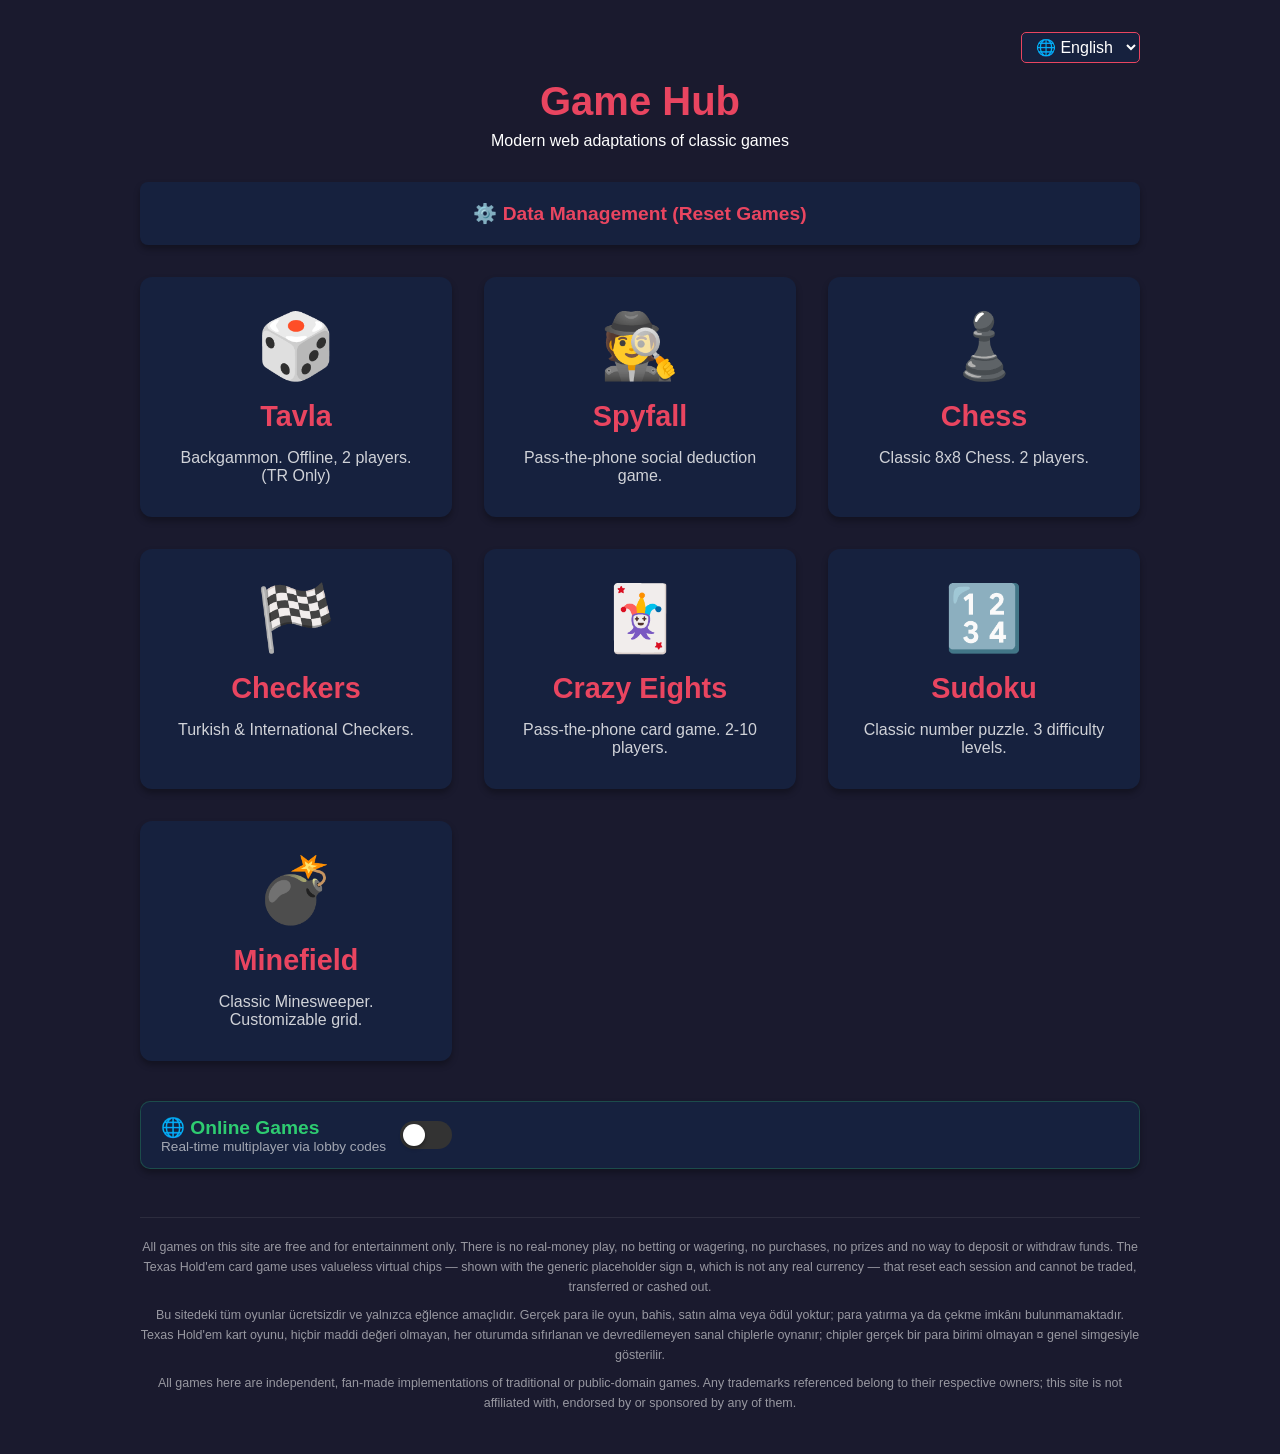
==== commit e990e3d9: "Rename UNO to Crazy Eights and add SEO metadata Rebrands the UNO game as Crazy Eights by moving its " ====
--- a/index.html
+++ b/index.html
@@ -3,7 +3,61 @@
 <head>
     <meta charset="UTF-8">
     <meta name="viewport" content="width=device-width, initial-scale=1.0, maximum-scale=1.0, user-scalable=no">
-    <title>Game Hub | Çağan Çalıdağ</title>
+    <title>Game Hub — Free Browser Games, No Ads | Ücretsiz Tarayıcı Oyunları</title>
+    <meta name="description" content="Play classic games free in your browser: Backgammon (Tavla), Chess, Checkers (Dama), Sudoku, Minesweeper, Spyfall and card games. No ads, no downloads, no sign-up, works offline. | Tarayıcıda ücretsiz klasik oyunlar: tavla, satranç, dama, sudoku, mayın tarlası. Reklamsız, indirmeden oynayın.">
+    <meta name="keywords" content="free browser games, no download games, offline games, tavla, backgammon, satranç, chess, dama, checkers, sudoku, minesweeper, mayın tarlası, casus kim, spyfall, card game, party games, ücretsiz oyunlar, online oyun">
+    <meta name="author" content="Çağan Çalıdağ">
+    <meta name="robots" content="index, follow, max-image-preview:large">
+    <meta name="theme-color" content="#1a1a2e">
+    <link rel="canonical" href="https://games.cagancalidag.com/">
+
+    <!-- Open Graph -->
+    <meta property="og:type" content="website">
+    <meta property="og:site_name" content="Game Hub">
+    <meta property="og:title" content="Game Hub — Free Browser Games, No Ads">
+    <meta property="og:description" content="Classic games playable free in your browser: Tavla, Chess, Dama, Sudoku, Minesweeper, Spyfall and more. No ads, no downloads, no sign-up.">
+    <meta property="og:url" content="https://games.cagancalidag.com/">
+    <meta property="og:image" content="https://games.cagancalidag.com/favicon.png">
+    <meta property="og:locale" content="en_US">
+    <meta property="og:locale:alternate" content="tr_TR">
+    <meta name="twitter:card" content="summary">
+    <meta name="twitter:title" content="Game Hub — Free Browser Games, No Ads">
+    <meta name="twitter:description" content="Classic games playable free in your browser. No ads, no downloads, no sign-up.">
+    <meta name="twitter:image" content="https://games.cagancalidag.com/favicon.png">
+
+    <script type="application/ld+json">
+    {
+      "@context": "https://schema.org",
+      "@type": "WebSite",
+      "name": "Game Hub",
+      "alternateName": "Oyun Merkezi",
+      "url": "https://games.cagancalidag.com/",
+      "inLanguage": ["en", "tr"],
+      "description": "A free, ad-free collection of classic games playable directly in the browser, with offline support. All games are for entertainment only and involve no real-money play.",
+      "author": { "@type": "Person", "name": "Çağan Çalıdağ" },
+      "isFamilyFriendly": true,
+      "isAccessibleForFree": true,
+      "hasPart": [
+        { "@type": "VideoGame", "name": "Tavla", "alternateName": "Turkish Backgammon", "url": "https://games.cagancalidag.com/tavla/" },
+        { "@type": "VideoGame", "name": "Casus Kim?", "alternateName": "Spyfall", "url": "https://games.cagancalidag.com/casus-kim/" },
+        { "@type": "VideoGame", "name": "Chess", "alternateName": "Satranç", "url": "https://games.cagancalidag.com/chess/" },
+        { "@type": "VideoGame", "name": "Checkers", "alternateName": "Dama", "url": "https://games.cagancalidag.com/dama/" },
+        { "@type": "VideoGame", "name": "Sudoku", "url": "https://games.cagancalidag.com/sudoku/" },
+        { "@type": "VideoGame", "name": "Minefield", "alternateName": "Mayın Tarlası", "url": "https://games.cagancalidag.com/minefield/" },
+        { "@type": "VideoGame", "name": "Crazy Eights", "alternateName": "Deli Sekizler", "url": "https://games.cagancalidag.com/crazy-eights/" },
+        { "@type": "VideoGame", "name": "Tavla Online", "url": "https://games.cagancalidag.com/online/tavla/" },
+        {
+          "@type": "VideoGame",
+          "name": "Texas Hold'em (Play Money)",
+          "url": "https://games.cagancalidag.com/online/poker/",
+          "description": "A free play-money Texas Hold'em card game for entertainment only. Uses valueless virtual chips. No wagering, no purchases, no prizes and no way to deposit or cash out.",
+          "isAccessibleForFree": true,
+          "offers": { "@type": "Offer", "price": "0", "priceCurrency": "USD", "availability": "https://schema.org/InStock" }
+        }
+      ]
+    }
+    </script>
+
     <link rel="manifest" href="/manifest.json">
     <link rel="apple-touch-icon" href="/apple-touch-icon.png">
     <link rel="icon" type="image/png" href="/favicon.png">
@@ -66,6 +120,9 @@
             gap: 2rem; margin-top: 1.5rem;
         }
         .online-grid.visible { display: grid; }
+        .play-money-pill { display: inline-block; vertical-align: middle; margin-left: 6px; padding: 3px 7px; border-radius: 4px; background: rgba(46,204,113,0.15); border: 1px solid rgba(46,204,113,0.45); color: var(--online-accent); font-size: 0.6rem; letter-spacing: 0.5px; }
+        .site-footer { width: 100%; max-width: 1000px; margin-top: 3rem; padding: 1.25rem 0 0; border-top: 1px solid rgba(255,255,255,0.08); font-size: 0.78rem; line-height: 1.6; color: rgba(255,255,255,0.55); text-align: center; }
+        .site-footer p { margin-bottom: 0.5rem; }
         .game-card.online-card { border: 1px solid rgba(46,204,113,0.2); }
         .game-card.online-card:hover { border-color: rgba(46,204,113,0.5); }
         .online-badge-pill {
@@ -96,7 +153,7 @@
             <button class="db-btn" onclick="clearDB('casusKimGameDB')" id="btn-del-spy">Reset Casus Kim?</button>
             <button class="db-btn" onclick="clearDB('chessGameDB')" id="btn-del-chess">Reset Chess</button>
             <button class="db-btn" onclick="clearDB('damaGameDB')" id="btn-del-dama">Reset Checkers</button>
-            <button class="db-btn" onclick="clearDB('unoGameDB')" id="btn-del-uno">Reset UNO</button>
+            <button class="db-btn" onclick="clearDB('unoGameDB')" id="btn-del-uno">Reset Crazy Eights</button>
             <button class="db-btn" onclick="clearDB('sudokuGameDB')" id="btn-del-sudoku">Reset Sudoku</button>
             <button class="db-btn" onclick="clearDB('minefieldGameDB')" id="btn-del-minefield">Reset Minefield</button>
             <button class="db-btn" onclick="clearDB('pokerGameDB')" id="btn-del-poker">Reset Poker</button>
@@ -117,8 +174,8 @@
         <a href="dama/index.html" class="game-card">
             <div class="game-icon">🏁</div><h2 id="titleDama">Checkers</h2><p id="descDama">Turkish & International Checkers.</p>
         </a>
-        <a href="uno/index.html" class="game-card">
-            <div class="game-icon">🃏</div><h2 id="titleUno">UNO</h2><p id="descUno">Pass-the-phone card game. 2-10 players.</p>
+        <a href="crazy-eights/index.html" class="game-card">
+            <div class="game-icon">🃏</div><h2 id="titleUno">Crazy Eights</h2><p id="descUno">Pass-the-phone card game. 2-10 players.</p>
         </a>
         <a href="sudoku/index.html" class="game-card">
             <div class="game-icon">🔢</div><h2 id="titleSudoku">Sudoku</h2><p id="descSudoku">Classic number puzzle. 3 difficulty levels.</p>
@@ -149,11 +206,19 @@
             <a href="online/poker/index.html" class="game-card online-card">
                 <div class="online-badge-pill" id="onlineBadgePoker">Online + Offline</div>
                 <div class="game-icon">🃏</div>
-                <h2>Poker</h2>
-                <p id="descOnlinePoker">Texas Hold'em. Offline bots or online lobby. Up to 10 players.</p>
+                <h2>Poker <span class="play-money-pill" id="playMoneyPill">PLAY MONEY</span></h2>
+                <p id="descOnlinePoker">Texas Hold'em. Offline bots or online lobby. Up to 10 players. Virtual chips only — no real money, no betting, no purchases.</p>
             </a>
         </div>
     </div>
+
+    <!-- Site-wide disclaimer. Kept in static HTML (not JS-injected) so crawlers and
+         regulators see it without executing scripts. -->
+    <footer class="site-footer">
+        <p>All games on this site are free and for entertainment only. There is no real-money play, no betting or wagering, no purchases, no prizes and no way to deposit or withdraw funds. The Texas Hold'em card game uses valueless virtual chips — shown with the generic placeholder sign ¤, which is not any real currency — that reset each session and cannot be traded, transferred or cashed out.</p>
+        <p lang="tr">Bu sitedeki tüm oyunlar ücretsizdir ve yalnızca eğlence amaçlıdır. Gerçek para ile oyun, bahis, satın alma veya ödül yoktur; para yatırma ya da çekme imkânı bulunmamaktadır. Texas Hold'em kart oyunu, hiçbir maddi değeri olmayan, her oturumda sıfırlanan ve devredilemeyen sanal chiplerle oynanır; chipler gerçek bir para birimi olmayan ¤ genel simgesiyle gösterilir.</p>
+        <p>All games here are independent, fan-made implementations of traditional or public-domain games. Any trademarks referenced belong to their respective owners; this site is not affiliated with, endorsed by or sponsored by any of them.</p>
+    </footer>
 
     <script>
         const dict = {
@@ -161,35 +226,37 @@
                 hubTitle: "Game Hub", hubSubtitle: "Modern web adaptations of classic games",
                 descTavla: "Backgammon. Offline, 2 players. (TR Only)", titleSpy: "Spyfall", descSpy: "Pass-the-phone social deduction game.",
                 titleChess: "Chess", descChess: "Classic 8x8 Chess. 2 players.", titleDama: "Checkers", descDama: "Turkish & International Checkers.",
-                titleUno: "UNO", descUno: "Pass-the-phone card game. 2-10 players.",
+                titleUno: "Crazy Eights", descUno: "Pass-the-phone card game. 2-10 players.",
                 titleSudoku: "Sudoku", descSudoku: "Classic number puzzle. 3 difficulty levels.",
                 titleMinefield: "Minefield", descMinefield: "Classic Minesweeper. Customizable grid.",
                 dataManager: "⚙️ Data Management (Reset Games)", delTavla: "Reset Tavla", delSpy: "Reset Casus Kim?",
-                delChess: "Reset Chess", delDama: "Reset Checkers", delUno: "Reset UNO",
+                delChess: "Reset Chess", delDama: "Reset Checkers", delUno: "Reset Crazy Eights",
                 delSudoku: "Reset Sudoku", delMinefield: "Reset Minefield", delPoker: "Reset Poker",
                 delAll: "DELETE ALL GAME DATA", alertDeleted: "Data successfully deleted!",
                 errBlocked: "Deletion Blocked! Please close any open game tabs (or force close the app) and try again.",
                 errBlockedSome: "Some deletions were blocked! Please close any open game tabs and try again.",
                 onlineToggleLabel: "🌐 Online Games", onlineToggleSub: "Real-time multiplayer via lobby codes",
+                onlineBadgeTavla: "Online", onlineBadgePoker: "Online + Offline", playMoneyPill: "PLAY MONEY",
                 descOnlineTavla: "Turkish Backgammon. Real-time 2-player.",
-                descOnlinePoker: "Texas Hold'em. Offline bots or online lobby. Up to 10 players."
+                descOnlinePoker: "Texas Hold'em. Offline bots or online lobby. Up to 10 players. Virtual chips only — no real money, no betting, no purchases."
             },
             tr: {
                 hubTitle: "Oyun Merkezi", hubSubtitle: "Klasik oyunların modern web uyarlamaları",
                 descTavla: "Erkek ve Kız Tavlası. Çevrimdışı, 2 kişilik.", titleSpy: "Casus Kim?", descSpy: "Cihazı elden ele gezdirerek oynanan sosyal çıkarım oyunu.",
                 titleChess: "Satranç", descChess: "Klasik 8x8 Satranç. 2 kişilik.", titleDama: "Dama", descDama: "Türk Daması ve Uluslararası Dama.",
-                titleUno: "UNO", descUno: "Cihazı devrederek oynanan kart oyunu. 2-10 oyuncu.",
+                titleUno: "Deli Sekizler", descUno: "Cihazı devrederek oynanan kart oyunu. 2-10 oyuncu.",
                 titleSudoku: "Sudoku", descSudoku: "Klasik sayı bulmacası. 3 zorluk seviyesi.",
                 titleMinefield: "Mayın Tarlası", descMinefield: "Klasik Mayın Tarlası. Özelleştirilebilir ızgara.",
                 dataManager: "⚙️ Veri Yönetimi (Oyunları Sıfırla)", delTavla: "Tavla Sıfırla", delSpy: "Casus Kim? Sıfırla",
-                delChess: "Satranç Sıfırla", delDama: "Dama Sıfırla", delUno: "UNO Sıfırla",
+                delChess: "Satranç Sıfırla", delDama: "Dama Sıfırla", delUno: "Deli Sekizler Sıfırla",
                 delSudoku: "Sudoku Sıfırla", delMinefield: "Mayın Tarlası Sıfırla", delPoker: "Poker Sıfırla",
                 delAll: "TÜM OYUN VERİLERİNİ SİL", alertDeleted: "Veriler başarıyla silindi!",
                 errBlocked: "İşlem engellendi! Lütfen arka planda veya başka sekmede açık olan oyunu kapatıp tekrar deneyin.",
                 errBlockedSome: "Bazı silme işlemleri engellendi! Lütfen açık olan oyun sekmelerini kapatıp tekrar deneyin.",
                 onlineToggleLabel: "🌐 Çevrimiçi Oyunlar", onlineToggleSub: "Lobi kodlarıyla gerçek zamanlı çok oyunculu",
+                onlineBadgeTavla: "Çevrimiçi", onlineBadgePoker: "Çevrimiçi + Çevrimdışı", playMoneyPill: "SANAL PARA",
                 descOnlineTavla: "Türk Tavlası. Gerçek zamanlı 2 kişilik.",
-                descOnlinePoker: "Texas Hold'em. Çevrimdışı botlar veya çevrimiçi lobi. 10 oyuncuya kadar."
+                descOnlinePoker: "Texas Hold'em. Çevrimdışı botlar veya çevrimiçi lobi. 10 oyuncuya kadar. Yalnızca sanal chip — gerçek para, bahis veya satın alma yoktur."
             }
         };
         const langPicker = document.getElementById('langPicker');
@@ -209,7 +276,8 @@
             delSudoku: 'btn-del-sudoku', delMinefield: 'btn-del-minefield', delPoker: 'btn-del-poker',
             delAll: 'btn-del-all',
             onlineToggleLabel: 'onlineToggleLabel', onlineToggleSub: 'onlineToggleSub',
-            descOnlineTavla: 'descOnlineTavla', descOnlinePoker: 'descOnlinePoker'
+            descOnlineTavla: 'descOnlineTavla', descOnlinePoker: 'descOnlinePoker',
+            onlineBadgeTavla: 'onlineBadgeTavla', onlineBadgePoker: 'onlineBadgePoker', playMoneyPill: 'playMoneyPill'
         };
 
         // Online games toggle
